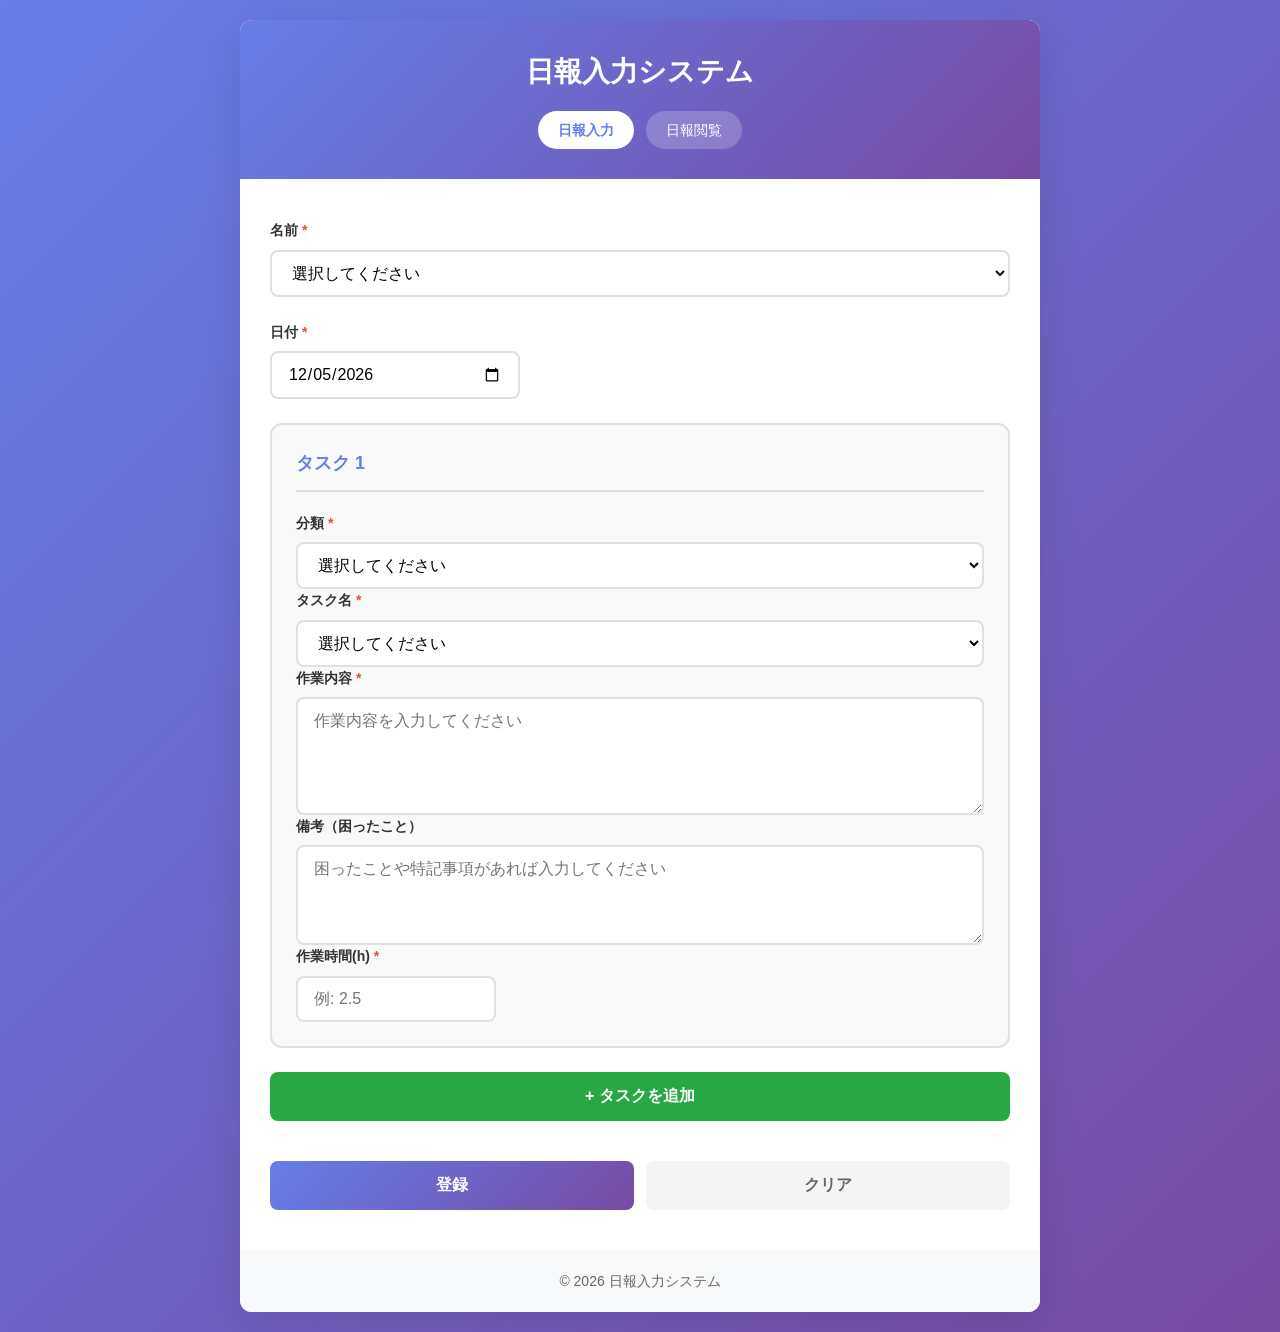
==== index.html @ ebb16227 "New File Commit" ====
<!DOCTYPE html>
<html lang="ja">
<head>
    <meta charset="UTF-8">
    <meta name="viewport" content="width=device-width, initial-scale=1.0">
    <title>日報入力システム</title>
    <link rel="stylesheet" href="styles.css">
    <link rel="stylesheet" href="report-view.css">
</head>
<body>
    <div class="container">
        <header>
            <h1>日報入力システム</h1>
            <nav class="header-nav">
                <a href="index.html" class="nav-link active">日報入力</a>
                <a href="report-view.html" class="nav-link">日報閲覧</a>
            </nav>
        </header>

        <main>
            <form id="dailyReportForm" class="report-form">
                <!-- 名前 -->
                <div class="form-group">
                    <label for="name">名前 <span class="required">*</span></label>
                    <select id="name" name="name" required>
                        <option value="">選択してください</option>
                        <!-- config.jsonから読み込み -->
                    </select>
                </div>

                <!-- 日付 -->
                <div class="form-group">
                    <label for="date">日付 <span class="required">*</span></label>
                    <input type="date" id="date" name="date" required>
                </div>

                <!-- タスクセクションのコンテナ -->
                <div id="tasksContainer">
                    <!-- 最初のタスクセクション -->
                    <div class="task-section" data-task-index="0">
                        <div class="task-header">
                            <h3>タスク 1</h3>
                        </div>

                        <!-- 分類 -->
                        <div class="form-group">
                            <label for="category-0">分類 <span class="required">*</span></label>
                            <select id="category-0" name="category" required>
                                <option value="">選択してください</option>
                                <!-- config.jsonから読み込み -->
                            </select>
                        </div>

                        <!-- タスク名 -->
                        <div class="form-group">
                            <label for="taskName-0">タスク名 <span class="required">*</span></label>
                            <select id="taskName-0" name="taskName" required>
                                <option value="">選択してください</option>
                                <!-- config.jsonから読み込み -->
                            </select>
                        </div>

                        <!-- 作業内容 -->
                        <div class="form-group">
                            <label for="workContent-0">作業内容 <span class="required">*</span></label>
                            <textarea id="workContent-0" name="workContent" rows="5" required placeholder="作業内容を入力してください"></textarea>
                        </div>

                        <!-- 備考（困ったこと） -->
                        <div class="form-group">
                            <label for="remarks-0">備考（困ったこと）</label>
                            <textarea id="remarks-0" name="remarks" rows="3" placeholder="困ったことや特記事項があれば入力してください"></textarea>
                        </div>

                        <!-- 作業時間 -->
                        <div class="form-group">
                            <label for="workHours-0">作業時間(h) <span class="required">*</span></label>
                            <input type="number" id="workHours-0" name="workHours" min="0" step="0.5" required placeholder="例: 2.5">
                        </div>
                    </div>
                </div>

                <!-- タスク追加ボタン -->
                <div class="form-group">
                    <button type="button" class="btn btn-add-task" id="addTaskBtn">+ タスクを追加</button>
                </div>

                <!-- ボタン -->
                <div class="form-actions">
                    <button type="submit" class="btn btn-primary">登録</button>
                    <button type="reset" class="btn btn-secondary">クリア</button>
                </div>
            </form>
        </main>

        <footer>
            <p>&copy; 2026 日報入力システム</p>
        </footer>
    </div>

    <script src="config.js"></script>
    <script src="script.js"></script>
</body>
</html>
---- styles.css ----
/* リセットとベーススタイル */
* {
    margin: 0;
    padding: 0;
    box-sizing: border-box;
}

body {
    font-family: -apple-system, BlinkMacSystemFont, "Segoe UI", Roboto, "Helvetica Neue", Arial, "Noto Sans", sans-serif;
    background: linear-gradient(135deg, #667eea 0%, #764ba2 100%);
    min-height: 100vh;
    padding: 20px;
    line-height: 1.6;
}

/* コンテナ */
.container {
    max-width: 800px;
    margin: 0 auto;
    background: white;
    border-radius: 12px;
    box-shadow: 0 10px 40px rgba(0, 0, 0, 0.1);
    overflow: hidden;
}

/* ヘッダー */
header {
    background: linear-gradient(135deg, #667eea 0%, #764ba2 100%);
    color: white;
    padding: 30px 20px;
    text-align: center;
}

header h1 {
    font-size: 28px;
    font-weight: 600;
    margin-bottom: 16px;
}

.header-nav {
    display: flex;
    justify-content: center;
    gap: 16px;
    margin-top: 16px;
}

.nav-link {
    color: white;
    text-decoration: none;
    padding: 8px 20px;
    border-radius: 6px;
    transition: all 0.3s ease;
    font-weight: 500;
}

.nav-link:hover {
    background: rgba(255, 255, 255, 0.2);
}

.nav-link.active {
    background: rgba(255, 255, 255, 0.3);
    font-weight: 600;
}

/* メインコンテンツ */
main {
    padding: 40px 30px;
}

/* フォーム */
.report-form {
    display: flex;
    flex-direction: column;
    gap: 24px;
}

/* フォームグループ */
.form-group {
    display: flex;
    flex-direction: column;
}

.form-group label {
    font-size: 14px;
    font-weight: 600;
    color: #333;
    margin-bottom: 8px;
}

.required {
    color: #e74c3c;
    font-weight: bold;
}

/* 入力フィールド共通 */
.form-group input,
.form-group select,
.form-group textarea {
    padding: 12px 16px;
    font-size: 16px;
    border: 2px solid #e0e0e0;
    border-radius: 8px;
    transition: all 0.3s ease;
    font-family: inherit;
}

.form-group input:focus,
.form-group select:focus,
.form-group textarea:focus {
    outline: none;
    border-color: #667eea;
    box-shadow: 0 0 0 3px rgba(102, 126, 234, 0.1);
}

/* セレクトボックス */
.form-group select {
    cursor: pointer;
    background-color: white;
}

/* テキストエリア */
.form-group textarea {
    resize: vertical;
    min-height: 100px;
}

/* 数値入力 */
.form-group input[type="number"] {
    max-width: 200px;
}

/* 日付入力 */
.form-group input[type="date"] {
    max-width: 250px;
}

/* タスクセクション */
#tasksContainer {
    display: flex;
    flex-direction: column;
    gap: 32px;
}

.task-section {
    border: 2px solid #e0e0e0;
    border-radius: 12px;
    padding: 24px;
    background: #f9f9f9;
    position: relative;
}

.task-header {
    display: flex;
    justify-content: space-between;
    align-items: center;
    margin-bottom: 20px;
    padding-bottom: 12px;
    border-bottom: 2px solid #e0e0e0;
}

.task-header h3 {
    font-size: 18px;
    color: #667eea;
    font-weight: 600;
}

/* ボタン */
.form-actions {
    display: flex;
    gap: 12px;
    margin-top: 12px;
}

.btn {
    padding: 14px 32px;
    font-size: 16px;
    font-weight: 600;
    border: none;
    border-radius: 8px;
    cursor: pointer;
    transition: all 0.3s ease;
    flex: 1;
}

.btn-primary {
    background: linear-gradient(135deg, #667eea 0%, #764ba2 100%);
    color: white;
}

.btn-primary:hover {
    transform: translateY(-2px);
    box-shadow: 0 4px 12px rgba(102, 126, 234, 0.4);
}

.btn-primary:active {
    transform: translateY(0);
}

.btn-secondary {
    background: #f5f5f5;
    color: #666;
}

.btn-secondary:hover {
    background: #e0e0e0;
}

.btn-add-task {
    background: #28a745;
    color: white;
    width: 100%;
    padding: 14px 32px;
}

.btn-add-task:hover {
    background: #218838;
    transform: translateY(-2px);
    box-shadow: 0 4px 12px rgba(40, 167, 69, 0.4);
}

.btn-remove-task {
    background: #dc3545;
    color: white;
    padding: 4px 8px;
    font-size: 12px;
    border: none;
    border-radius: 4px;
    cursor: pointer;
    transition: all 0.3s ease;
    max-width: 60px;
}

.btn-remove-task:hover {
    background: #c82333;
    transform: translateY(-1px);
}

/* メッセージ */
.message {
    padding: 16px 20px;
    border-radius: 8px;
    margin-bottom: 24px;
    font-weight: 500;
    animation: slideDown 0.3s ease;
}

.message-success {
    background: #d4edda;
    color: #155724;
    border: 1px solid #c3e6cb;
}

.message-error {
    background: #f8d7da;
    color: #721c24;
    border: 1px solid #f5c6cb;
}

@keyframes slideDown {
    from {
        opacity: 0;
        transform: translateY(-10px);
    }
    to {
        opacity: 1;
        transform: translateY(0);
    }
}

/* フッター */
footer {
    background: #f8f9fa;
    padding: 20px;
    text-align: center;
    color: #666;
    font-size: 14px;
}

/* レスポンシブデザイン - タブレット */
@media (max-width: 768px) {
    body {
        padding: 10px;
    }

    header h1 {
        font-size: 24px;
    }

    main {
        padding: 30px 20px;
    }

    .form-group input[type="number"],
    .form-group input[type="date"] {
        max-width: 100%;
    }
}

/* レスポンシブデザイン - スマートフォン */
@media (max-width: 480px) {
    body {
        padding: 0;
    }

    .container {
        border-radius: 0;
        min-height: 100vh;
    }

    header {
        padding: 24px 16px;
    }

    header h1 {
        font-size: 20px;
    }

    main {
        padding: 24px 16px;
    }

    .report-form {
        gap: 20px;
    }

    .form-group input,
    .form-group select,
    .form-group textarea {
        font-size: 16px; /* iOSのズーム防止 */
        padding: 12px 14px;
    }

    .form-actions {
        flex-direction: column;
    }

    .btn {
        width: 100%;
        padding: 16px;
    }

    footer {
        padding: 16px;
        font-size: 12px;
    }
}

/* アクセシビリティ対応 */
@media (prefers-reduced-motion: reduce) {
    * {
        animation: none !important;
        transition: none !important;
    }
}
---- report-view.css ----
/* 日報閲覧・集計画面専用スタイル */

/* ヘッダーナビゲーション */
.header-nav {
    display: flex;
    gap: 12px;
    justify-content: center;
    margin-top: 16px;
}

.nav-link {
    padding: 8px 20px;
    background: rgba(255, 255, 255, 0.2);
    color: white;
    text-decoration: none;
    border-radius: 20px;
    font-size: 14px;
    font-weight: 500;
    transition: all 0.3s ease;
}

.nav-link:hover {
    background: rgba(255, 255, 255, 0.3);
}

.nav-link.active {
    background: white;
    color: #667eea;
}

/* 検索フォーム */
.search-form {
    display: flex;
    flex-direction: column;
    gap: 32px;
}

/* セクション */
.form-section {
    background: #f8f9fa;
    padding: 24px;
    border-radius: 12px;
    border: 1px solid #e0e0e0;
}

.section-title {
    font-size: 18px;
    font-weight: 600;
    color: #333;
    margin-bottom: 16px;
    padding-bottom: 8px;
    border-bottom: 2px solid #667eea;
}

/* チェックボックスグループ */
.checkbox-group {
    display: flex;
    flex-wrap: wrap;
    gap: 16px;
}

.checkbox-label {
    display: flex;
    align-items: center;
    gap: 8px;
    cursor: pointer;
    padding: 12px 16px;
    background: white;
    border: 2px solid #e0e0e0;
    border-radius: 8px;
    transition: all 0.3s ease;
    font-size: 15px;
}

.checkbox-label:hover {
    border-color: #667eea;
    background: #f0f4ff;
}

.checkbox-label input[type="checkbox"] {
    width: 18px;
    height: 18px;
    cursor: pointer;
}

.checkbox-label input[type="checkbox"]:checked + span {
    color: #667eea;
    font-weight: 600;
}

/* フィルターセクション */
.filter-section {
    background: #fff9e6;
    border-color: #ffc107;
}

.filter-group {
    margin-bottom: 16px;
}

.filter-group:last-child {
    margin-bottom: 0;
}

/* 複数選択のセレクト */
select[multiple] {
    padding: 8px;
    min-height: 120px;
    border: 2px solid #e0e0e0;
    border-radius: 8px;
}

select[multiple] option {
    padding: 8px 12px;
    cursor: pointer;
}

select[multiple] option:hover {
    background: #f0f4ff;
}

.help-text {
    font-size: 12px;
    color: #666;
    margin-top: 4px;
    font-style: italic;
}

/* 期間選択 */
.period-group {
    animation: fadeIn 0.3s ease;
}

@keyframes fadeIn {
    from {
        opacity: 0;
        transform: translateY(-10px);
    }
    to {
        opacity: 1;
        transform: translateY(0);
    }
}

/* 作業時間の範囲指定 */
.hours-range {
    margin-top: 16px;
}

.range-inputs {
    display: flex;
    align-items: center;
    gap: 12px;
}

.range-item {
    flex: 1;
    display: flex;
    flex-direction: column;
}

.range-item label {
    font-size: 13px;
    margin-bottom: 4px;
}

.range-item input {
    width: 100%;
}

.range-separator {
    font-size: 18px;
    font-weight: bold;
    color: #666;
    padding-top: 20px;
}

/* ボタン */
.form-actions {
    display: flex;
    gap: 12px;
    margin-top: 16px;
}

.btn-tertiary {
    background: #6c757d;
    color: white;
    flex: 1;
}

.btn-tertiary:hover {
    background: #5a6268;
}

/* エクスポートボタン */
#exportBtn {
    background: #28a745;
    color: white;
    flex: 1;
}

#exportBtn:hover {
    background: #218838;
    transform: translateY(-2px);
    box-shadow: 0 4px 12px rgba(40, 167, 69, 0.4);
}

/* 結果表示エリア */
.results-section {
    margin-top: 40px;
    padding: 32px;
    background: #f8f9fa;
    border-radius: 12px;
    border: 2px solid #667eea;
}

#resultsContainer {
    background: white;
    padding: 24px;
    border-radius: 8px;
    min-height: 200px;
}

/* 結果ラッパー */
.results-wrapper {
    display: flex;
    flex-direction: column;
    gap: 32px;
}

/* 集計結果セクション */
.summary-section {
    background: #f0f8ff;
    padding: 24px;
    border-radius: 12px;
    border: 2px solid #667eea;
}

.summary-title {
    font-size: 20px;
    font-weight: 600;
    color: #667eea;
    margin-bottom: 16px;
    display: flex;
    align-items: center;
    gap: 8px;
}

.summary-table-wrapper {
    overflow-x: auto;
}

.summary-table {
    width: 100%;
    border-collapse: collapse;
    background: white;
    border-radius: 8px;
    overflow: hidden;
    box-shadow: 0 2px 8px rgba(0, 0, 0, 0.1);
}

.summary-table thead {
    background: linear-gradient(135deg, #667eea 0%, #764ba2 100%);
    color: white;
}

.summary-table th {
    padding: 14px 16px;
    text-align: left;
    font-weight: 600;
    font-size: 14px;
}

.summary-table td {
    padding: 12px 16px;
    border-bottom: 1px solid #e0e0e0;
}

.summary-table tbody tr:hover {
    background: #f8f9fa;
}

.summary-table tbody tr:last-child td {
    border-bottom: none;
}

/* 詳細データセクション */
.detail-section {
    background: #fff8f0;
    padding: 24px;
    border-radius: 12px;
    border: 2px solid #ffa500;
}

.detail-title {
    font-size: 20px;
    font-weight: 600;
    color: #ff8c00;
    margin-bottom: 16px;
    display: flex;
    align-items: center;
    gap: 8px;
}

.detail-table-wrapper {
    overflow-x: auto;
}

.detail-table {
    width: 100%;
    border-collapse: collapse;
    background: white;
    border-radius: 8px;
    overflow: hidden;
    box-shadow: 0 2px 8px rgba(0, 0, 0, 0.1);
}

.detail-table thead {
    background: linear-gradient(135deg, #ff8c00 0%, #ff6347 100%);
    color: white;
}

.detail-table th {
    padding: 14px 12px;
    text-align: left;
    font-weight: 600;
    font-size: 13px;
    white-space: nowrap;
}

.detail-table td {
    padding: 10px 12px;
    border-bottom: 1px solid #e0e0e0;
    font-size: 14px;
}

.detail-table tbody tr:hover {
    background: #fffaf0;
}

.detail-table tbody tr:last-child td {
    border-bottom: none;
}

/* テーブルセル */
.date-cell {
    white-space: nowrap;
    min-width: 100px;
}

.hours-cell {
    text-align: right;
    font-weight: 600;
    color: #667eea;
    white-space: nowrap;
}

.count-cell {
    text-align: center;
    font-weight: 600;
    color: #666;
}

.content-cell {
    max-width: 300px;
    word-wrap: break-word;
    white-space: pre-wrap;
}

.remarks-cell {
    max-width: 200px;
    word-wrap: break-word;
    white-space: pre-wrap;
    color: #e74c3c;
    font-style: italic;
}

/* ローディング表示 */
.loading {
    text-align: center;
    padding: 40px;
    color: #666;
}

.loading::after {
    content: '...';
    animation: dots 1.5s infinite;
}

@keyframes dots {
    0%, 20% { content: '.'; }
    40% { content: '..'; }
    60%, 100% { content: '...'; }
}

/* レスポンシブ - タブレット */
@media (max-width: 768px) {
    .form-section {
        padding: 20px;
    }

    .section-title {
        font-size: 16px;
    }

    .checkbox-group {
        flex-direction: column;
    }

    .checkbox-label {
        width: 100%;
    }

    .range-inputs {
        flex-direction: column;
    }

    .range-separator {
        display: none;
    }

    .summary-table th,
    .summary-table td,
    .detail-table th,
    .detail-table td {
        padding: 10px 8px;
        font-size: 13px;
    }

    .content-cell,
    .remarks-cell {
        max-width: 200px;
    }
}

/* レスポンシブ - スマートフォン */
@media (max-width: 480px) {
    .header-nav {
        flex-direction: column;
        gap: 8px;
    }

    .nav-link {
        width: 100%;
        text-align: center;
    }

    .form-section {
        padding: 16px;
    }

    .search-form {
        gap: 24px;
    }

    .form-actions {
        flex-direction: column;
    }

    .btn {
        width: 100%;
    }

    .results-section {
        padding: 20px;
    }

    #resultsContainer {
        padding: 16px;
    }

    select[multiple] {
        min-height: 100px;
    }

    .summary-section,
    .detail-section {
        padding: 16px;
    }

    .summary-title,
    .detail-title {
        font-size: 16px;
    }

    .summary-table th,
    .summary-table td,
    .detail-table th,
    .detail-table td {
        padding: 8px 6px;
        font-size: 12px;
    }

    .content-cell,
    .remarks-cell {
        max-width: 150px;
        font-size: 11px;
    }

    /* スマホでは横スクロールを許可 */
    .summary-table-wrapper,
    .detail-table-wrapper {
        -webkit-overflow-scrolling: touch;
    }
}

/* 印刷用スタイル */
@media print {
    .search-form,
    .form-actions,
    header nav {
        display: none;
    }

    .results-section {
        border: none;
        box-shadow: none;
    }
}

/* 週報形式の表示 */
.report-item {
    background: white;
    padding: 20px;
    margin-bottom: 16px;
    border-radius: 8px;
    border-left: 4px solid #667eea;
    box-shadow: 0 2px 4px rgba(0, 0, 0, 0.05);
}

.report-header {
    font-size: 16px;
    font-weight: 600;
    color: #333;
    margin-bottom: 12px;
    padding-bottom: 8px;
    border-bottom: 1px solid #e0e0e0;
}

.report-content,
.report-dates,
.report-remarks {
    font-size: 14px;
    line-height: 1.6;
    margin-bottom: 8px;
    color: #555;
}

.report-content strong,
.report-dates strong,
.report-remarks strong {
    color: #667eea;
    font-weight: 600;
}

/* ローディング表示 */
.loading {
    text-align: center;
    padding: 40px;
    font-size: 16px;
    color: #666;
}

/* 必須マーク */
.required {
    color: #e74c3c;
    font-weight: bold;
}

/* 集計期間表示 */
.period-info {
    padding: 16px;
    background: white;
    border-radius: 8px;
    font-size: 16px;
    color: #333;
}

/* サマリーテーブル */
.summary-table {
    width: 100%;
    border-collapse: collapse;
    background: white;
    border-radius: 8px;
    overflow: hidden;
}

.summary-table thead tr {
    background: #667eea;
    color: white;
}

.summary-table th {
    padding: 12px;
    text-align: left;
    font-weight: 600;
}

.summary-table td {
    padding: 12px;
    border-bottom: 1px solid #e0e0e0;
}

.summary-table tbody tr:last-child td {
    border-bottom: none;
}

.summary-table tbody tr:hover {
    background: #f8f9fa;
}

.hours-cell {
    text-align: right;
    font-weight: 600;
    color: #667eea;
}

/* クロス集計表のスタイル */
.cross-table-wrapper {
    overflow-x: auto;
}

.cross-table {
    min-width: 100%;
}

.cross-table th {
    white-space: nowrap;
}

.cross-table td {
    text-align: center;
    min-width: 80px;
}

.cross-table td:first-child {
    text-align: left;
    font-weight: 600;
}

.hours-cell-zero {
    color: #ccc;
    text-align: center;
}

/* AI要約のスタイル */
.remarks-summary {
    background: white;
    padding: 20px;
    border-radius: 8px;
    min-height: 100px;
}

.ai-summary {
    white-space: pre-wrap;
    font-family: inherit;
    line-height: 1.8;
    color: #333;
    margin: 0;
}

/* クロス集計表 */
.cross-table-wrapper {
    overflow-x: auto;
}

.cross-table {
    min-width: 100%;
    white-space: nowrap;
}

.cross-table th,
.cross-table td {
    text-align: center;
    min-width: 80px;
}

.cross-table th:first-child,
.cross-table td:first-child {
    text-align: left;
    min-width: 120px;
    position: sticky;
    left: 0;
    background: white;
    z-index: 1;
}

.cross-table thead th:first-child {
    background: #667eea;
    z-index: 2;
}

.cross-table .hours-cell.zero {
    color: #ccc;
}

/* 備考サマリー */
.remarks-content {
    text-align: left;
    max-width: 400px;
    white-space: normal;
    word-wrap: break-word;
}

.count-cell {
    text-align: center;
    font-weight: 600;
    color: #667eea;
}

/* 備考グループ表示 */
.remarks-group {
    margin-bottom: 24px;
    background: white;
    padding: 16px;
    border-radius: 8px;
    border: 1px solid #e0e0e0;
}

.remarks-group:last-child {
    margin-bottom: 0;
}

.remarks-group-title {
    font-size: 16px;
    font-weight: 600;
    color: #667eea;
    margin-bottom: 12px;
    padding: 8px 12px;
    background: #f0f4ff;
    border-radius: 6px;
    border-left: 4px solid #667eea;
}

.remarks-group .summary-table {
    margin-top: 8px;
    box-shadow: none;
    border: 1px solid #e0e0e0;
}

.remarks-group .summary-table thead {
    background: #f8f9fa;
    color: #333;
}

.remarks-group .summary-table th {
    font-size: 13px;
    padding: 10px 12px;
}
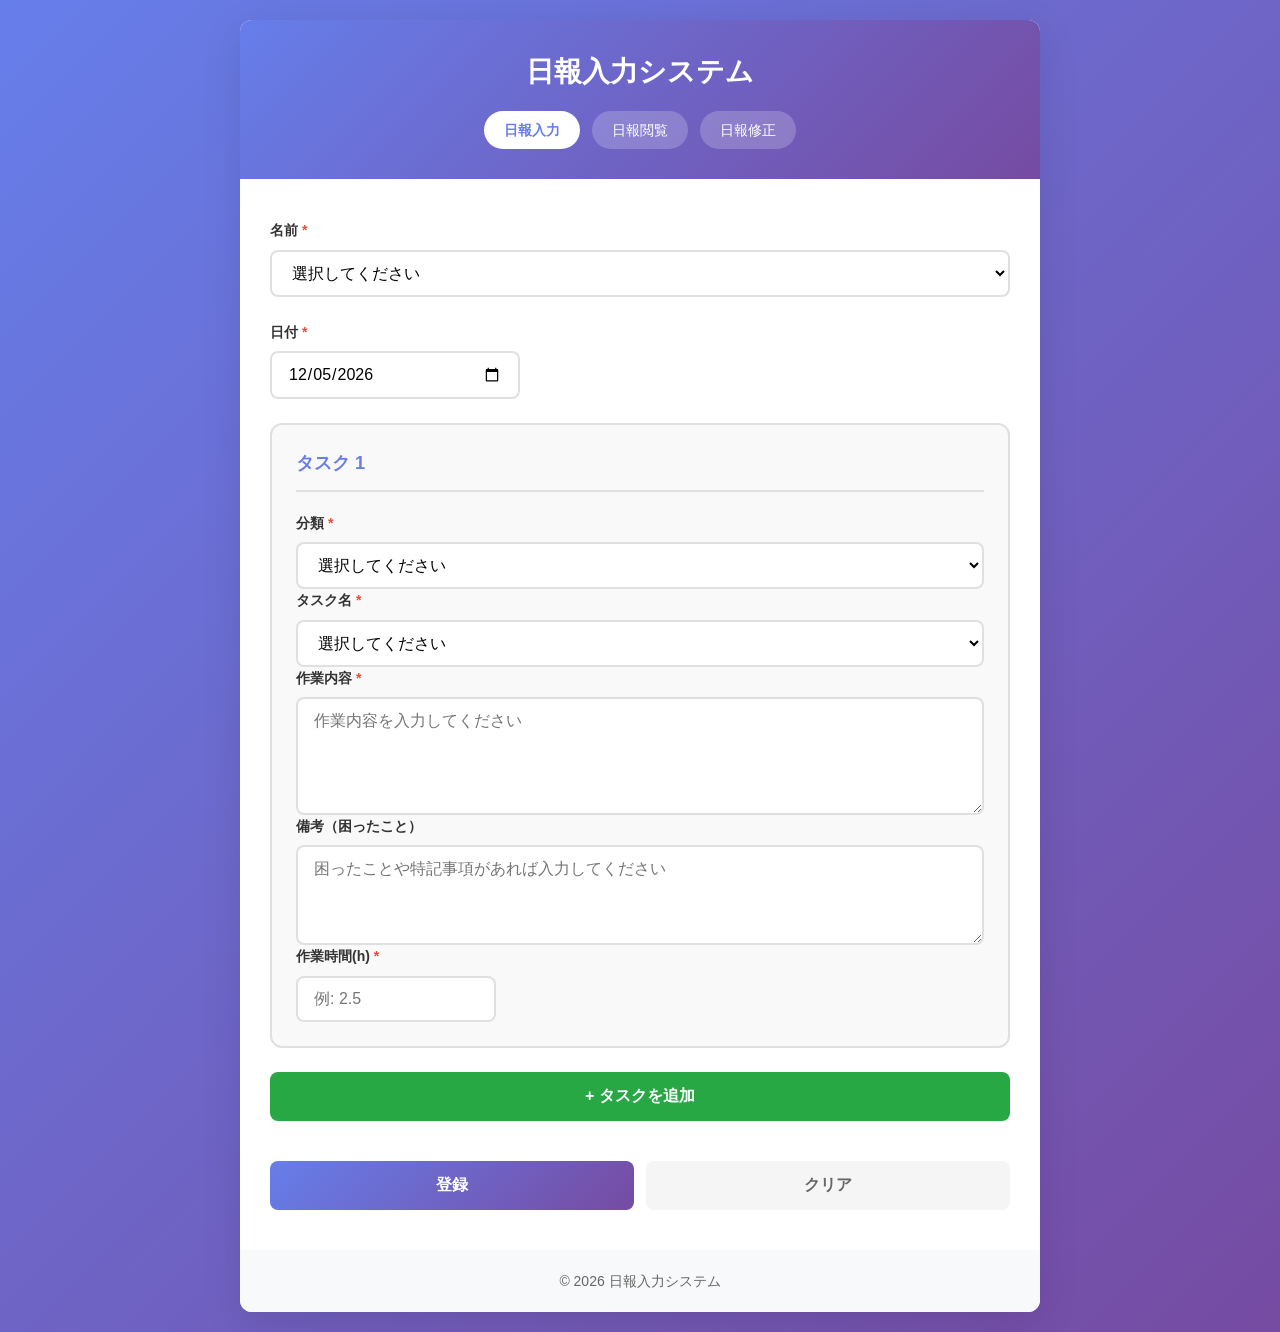
==== commit 598134d6: "Add files via upload" ====
--- a/index.html
+++ b/index.html
@@ -14,6 +14,7 @@
             <nav class="header-nav">
                 <a href="index.html" class="nav-link active">日報入力</a>
                 <a href="report-view.html" class="nav-link">日報閲覧</a>
+                <a href="edit-report.html" class="nav-link">日報修正</a>
             </nav>
         </header>
 
@@ -63,13 +64,13 @@
                         <!-- 作業内容 -->
                         <div class="form-group">
                             <label for="workContent-0">作業内容 <span class="required">*</span></label>
-                            <textarea id="workContent-0" name="workContent" rows="5" required placeholder="作業内容を入力してください"></textarea>
+                            <textarea id="workContent-0" name="workContent" rows="5" required placeholder="作業内容を入力してください" lang="ja" class="ime-active"></textarea>
                         </div>
 
                         <!-- 備考（困ったこと） -->
                         <div class="form-group">
                             <label for="remarks-0">備考（困ったこと）</label>
-                            <textarea id="remarks-0" name="remarks" rows="3" placeholder="困ったことや特記事項があれば入力してください"></textarea>
+                            <textarea id="remarks-0" name="remarks" rows="3" placeholder="困ったことや特記事項があれば入力してください" lang="ja" class="ime-active"></textarea>
                         </div>
 
                         <!-- 作業時間 -->
--- a/styles.css
+++ b/styles.css
@@ -124,6 +124,12 @@
     min-height: 100px;
 }
 
+/* IME自動起動（ひらがな入力） */
+.ime-active {
+    ime-mode: active; /* IE/Edge用 */
+    -ms-ime-mode: active; /* IE用 */
+}
+
 /* 数値入力 */
 .form-group input[type="number"] {
     max-width: 200px;
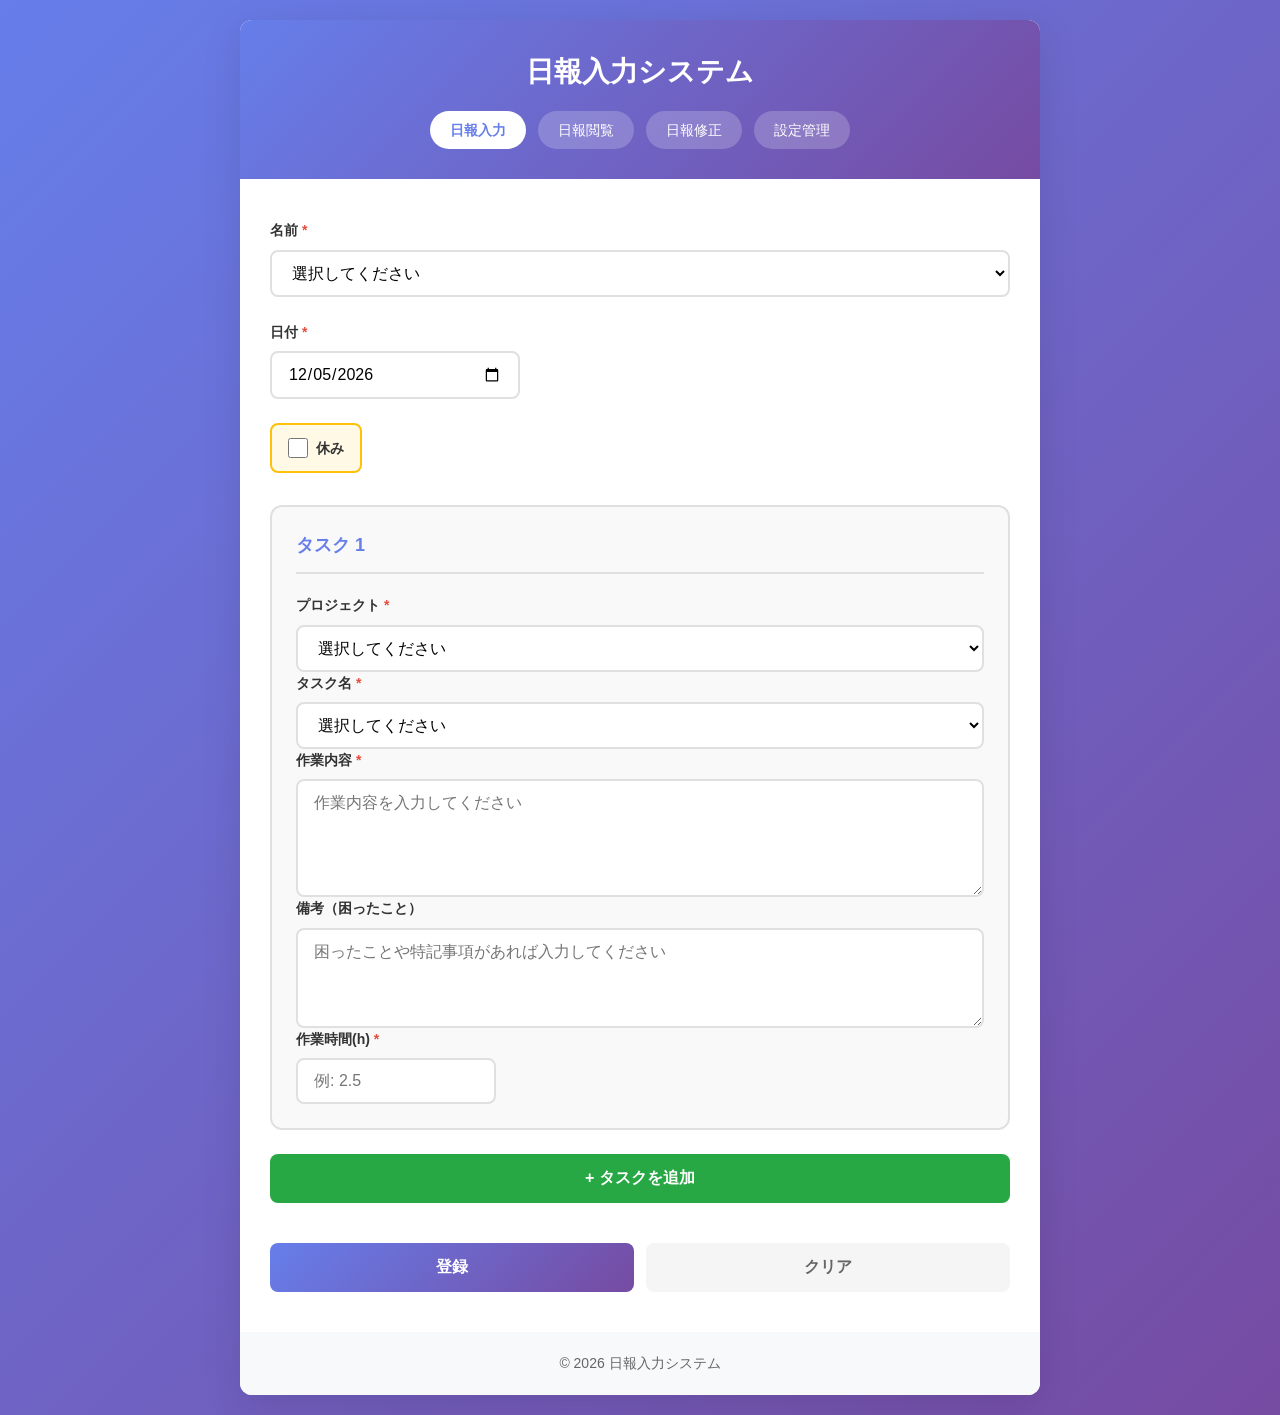
==== commit e6152898: "Add files via upload update" ====
--- a/index.html
+++ b/index.html
@@ -15,6 +15,7 @@
                 <a href="index.html" class="nav-link active">日報入力</a>
                 <a href="report-view.html" class="nav-link">日報閲覧</a>
                 <a href="edit-report.html" class="nav-link">日報修正</a>
+                <a href="config-manager.html" class="nav-link">設定管理</a>
             </nav>
         </header>
 
@@ -35,6 +36,14 @@
                     <input type="date" id="date" name="date" required>
                 </div>
 
+                <!-- 休み -->
+                <div class="form-group">
+                    <label class="checkbox-label-holiday">
+                        <input type="checkbox" id="isHoliday" name="isHoliday">
+                        <span>休み</span>
+                    </label>
+                </div>
+
                 <!-- タスクセクションのコンテナ -->
                 <div id="tasksContainer">
                     <!-- 最初のタスクセクション -->
@@ -43,9 +52,9 @@
                             <h3>タスク 1</h3>
                         </div>
 
-                        <!-- 分類 -->
+                        <!-- プロジェクト -->
                         <div class="form-group">
-                            <label for="category-0">分類 <span class="required">*</span></label>
+                            <label for="category-0">プロジェクト <span class="required">*</span></label>
                             <select id="category-0" name="category" required>
                                 <option value="">選択してください</option>
                                 <!-- config.jsonから読み込み -->
--- a/styles.css
+++ b/styles.css
@@ -135,6 +135,38 @@
     max-width: 200px;
 }
 
+/* 休みチェックボックス */
+.checkbox-label-holiday {
+    display: flex;
+    align-items: center;
+    gap: 8px;
+    cursor: pointer;
+    padding: 12px 16px;
+    background: #fff9e6;
+    border: 2px solid #ffc107;
+    border-radius: 8px;
+    transition: all 0.3s ease;
+    font-size: 16px;
+    font-weight: 600;
+    width: fit-content;
+}
+
+.checkbox-label-holiday:hover {
+    background: #fff3cd;
+    border-color: #ffb300;
+}
+
+.checkbox-label-holiday input[type="checkbox"] {
+    width: 20px;
+    height: 20px;
+    cursor: pointer;
+    accent-color: #ffc107;
+}
+
+.checkbox-label-holiday input[type="checkbox"]:checked + span {
+    color: #ff9800;
+}
+
 /* 日付入力 */
 .form-group input[type="date"] {
     max-width: 250px;
--- a/report-view.css
+++ b/report-view.css
@@ -214,6 +214,44 @@
     border: 2px solid #667eea;
 }
 
+.results-header {
+    display: flex;
+    justify-content: space-between;
+    align-items: center;
+    margin-bottom: 20px;
+}
+
+.results-header .section-title {
+    margin-bottom: 0;
+    padding-bottom: 0;
+    border-bottom: none;
+}
+
+/* Excel出力ボタン */
+.btn-export {
+    padding: 10px 24px;
+    background: linear-gradient(135deg, #667eea 0%, #764ba2 100%);
+    color: white;
+    border: none;
+    border-radius: 8px;
+    cursor: pointer;
+    font-size: 15px;
+    font-weight: 600;
+    transition: all 0.3s ease;
+    white-space: nowrap;
+}
+
+.btn-export:hover:not(:disabled) {
+    transform: translateY(-2px);
+    box-shadow: 0 6px 20px rgba(102, 126, 234, 0.4);
+}
+
+.btn-export:disabled {
+    background: #ccc;
+    cursor: not-allowed;
+    opacity: 0.6;
+}
+
 #resultsContainer {
     background: white;
     padding: 24px;
@@ -501,6 +539,43 @@
     .summary-table-wrapper,
     .detail-table-wrapper {
         -webkit-overflow-scrolling: touch;
+    }
+
+    /* 備考グループのタイトルをスマホ向けに調整 */
+    .remarks-group-title {
+        font-size: 14px;
+        padding: 10px;
+    }
+
+    .toggle-icon {
+        font-size: 12px;
+    }
+
+    .remarks-summary {
+        padding: 12px;
+    }
+
+    .ai-summary {
+        font-size: 13px;
+        line-height: 1.6;
+    }
+
+    /* 休暇情報をスマホ向けに調整 */
+    .holiday-info {
+        padding: 12px;
+    }
+
+    .holiday-item {
+        padding: 10px;
+        font-size: 14px;
+    }
+
+    .holiday-item strong {
+        font-size: 15px;
+    }
+
+    .holiday-dates {
+        font-size: 13px;
     }
 }
 
@@ -576,6 +651,39 @@
     color: #333;
 }
 
+/* 休暇情報表示 */
+.holiday-info {
+    padding: 16px;
+    background: white;
+    border-radius: 8px;
+}
+
+.holiday-item {
+    padding: 12px;
+    margin-bottom: 12px;
+    background: #fff9e6;
+    border-left: 4px solid #ffc107;
+    border-radius: 6px;
+    font-size: 15px;
+    line-height: 1.6;
+}
+
+.holiday-item:last-child {
+    margin-bottom: 0;
+}
+
+.holiday-item strong {
+    color: #ff9800;
+    font-size: 16px;
+}
+
+.holiday-dates {
+    margin-top: 4px;
+    color: #666;
+    font-size: 14px;
+    padding-left: 8px;
+}
+
 /* サマリーテーブル */
 .summary-table {
     width: 100%;
@@ -649,6 +757,12 @@
     padding: 20px;
     border-radius: 8px;
     min-height: 100px;
+    overflow: hidden;
+}
+
+.remarks-summary.collapsed {
+    padding: 0;
+    min-height: 0;
 }
 
 .ai-summary {
@@ -732,6 +846,51 @@
     border-left: 4px solid #667eea;
 }
 
+/* 折りたたみ機能 */
+.remarks-group-title.collapsible {
+    cursor: pointer;
+    user-select: none;
+    transition: all 0.3s ease;
+    margin-bottom: 12px;
+}
+
+.remarks-group-title.collapsible:hover {
+    background: #e0ebff;
+}
+
+/* 展開時はmargin-bottomを維持、折りたたみ時（expanded無し）は0に */
+.remarks-group-title.collapsible:not(.expanded) {
+    margin-bottom: 0;
+}
+
+.toggle-icon {
+    display: inline-block;
+    margin-right: 8px;
+    font-size: 14px;
+    transition: transform 0.3s ease;
+}
+
+.remarks-summary.collapsed {
+    display: none;
+}
+
+.remarks-summary.expanded {
+    display: block;
+    animation: slideDown 0.3s ease;
+}
+
+@keyframes slideDown {
+    from {
+        opacity: 0;
+        max-height: 0;
+        overflow: hidden;
+    }
+    to {
+        opacity: 1;
+        max-height: 1000px;
+    }
+}
+
 .remarks-group .summary-table {
     margin-top: 8px;
     box-shadow: none;
@@ -747,3 +906,23 @@
     font-size: 13px;
     padding: 10px 12px;
 }
+
+/* サマリーサブセクション */
+.summary-subsection {
+    margin-bottom: 20px;
+}
+
+.summary-subsection:last-child {
+    margin-bottom: 0;
+}
+
+.summary-subtitle {
+    font-size: 15px;
+    font-weight: 600;
+    color: #555;
+    margin-bottom: 10px;
+    padding: 6px 10px;
+    background: #f8f9fa;
+    border-radius: 4px;
+    border-left: 3px solid #667eea;
+}
